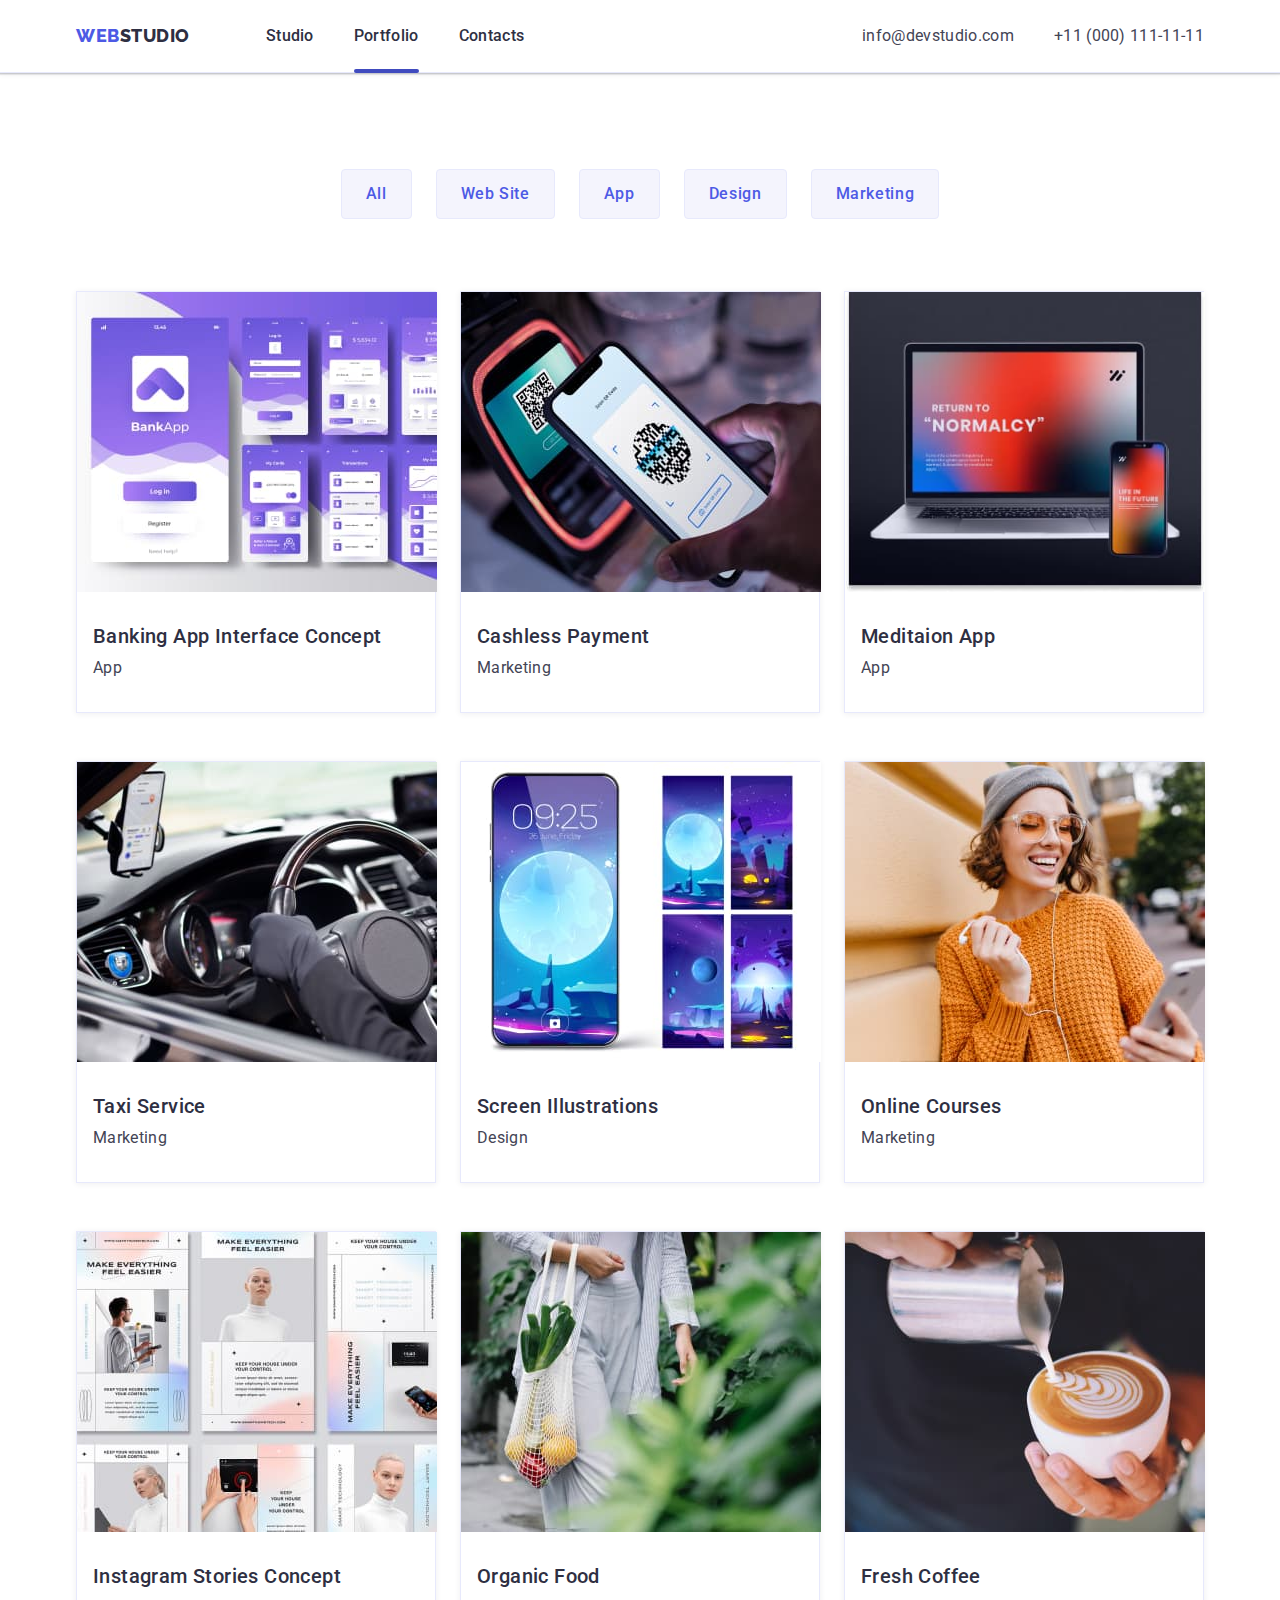
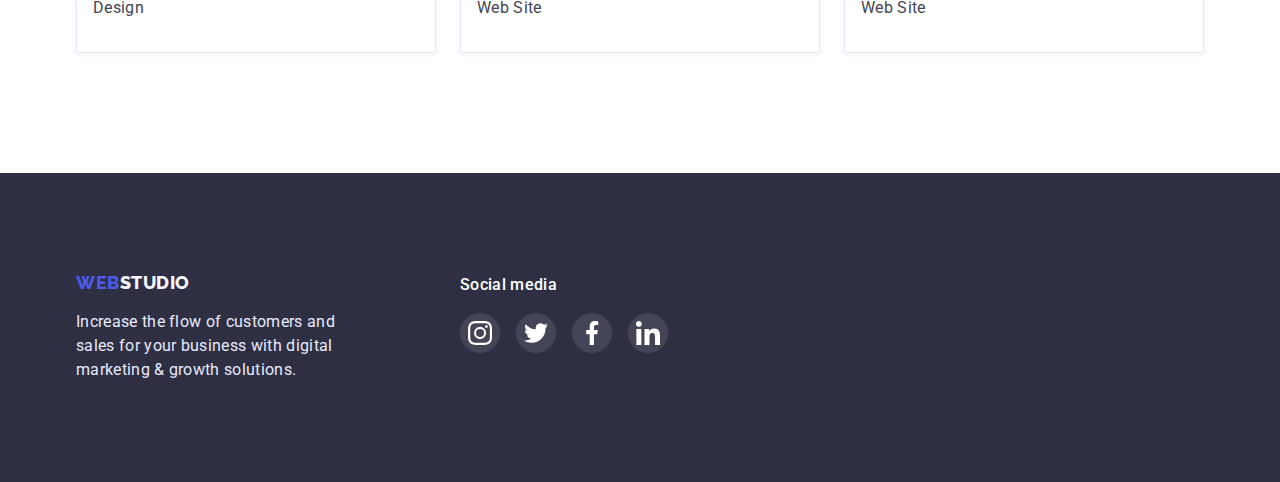
==== portfolio.html @ cbd8a3bc "Додає файли попереднього дз" ====
<!DOCTYPE html>
<html lang="en">
  <head>
    <meta charset="UTF-8" />
    <meta http-equiv="X-UA-Compatible" content="IE=edge" />
    <meta name="viewport" content="width=device-width, initial-scale=1.0" />
    <title>Document</title>
    <link rel="stylesheet" href="./css/modern-normalize.css" />
    <link rel="stylesheet" href="./css/styles.css" />
    <link rel="preconnect" href="https://fonts.googleapis.com" />
    <link rel="preconnect" href="https://fonts.gstatic.com" crossorigin />
    <link
      href="https://fonts.googleapis.com/css2?family=Raleway:wght@800&family=Roboto:wght@400;500;700;900&display=swap"
      rel="stylesheet"
    />
  </head>
  <body>
    <!--Шапка сторінки-->
    <header class="header">
      <div class="container header-container">
        <!--Логотип-->
        <a href="./index.html" class="logo"
          ><span class="web">Web</span>studio</a
        >

        <!--Розділ основної навігації з посиланнями на секції поточної або інших сторінок-->
        <nav class="navigation">
          <ul class="navigation-list">
            <li>
              <a href="./index.html" class="navigation-link">Studio</a>
            </li>

            <li>
              <a href="./portfolio.html" class="navigation-link current"
                >Portfolio</a
              >
            </li>

            <li>
              <a href="" class="navigation-link">Contacts</a>
            </li>
          </ul>
        </nav>

        <!--Електронна пошта-->
        <a href="mailto:info@devstudio.com" class="contacts email"
          >info@devstudio.com</a
        >

        <!--Телефонний номер-->
        <a href="tel:+11(000)111-11-11" class="contacts">+11 (000) 111-11-11</a>
      </div>
    </header>

    <!--Основний унікальний контент сторінки-->
    <main>
      <section class="examples">
        <div class="container">
          <!--Фільтри-->
          <ul class="filters unordered-list">
            <li><button type="button" class="filters-btn">All</button></li>
            <li><button type="button" class="filters-btn">Web Site</button></li>
            <li><button type="button" class="filters-btn">App</button></li>
            <li><button type="button" class="filters-btn">Design</button></li>
            <li>
              <button type="button" class="filters-btn">Marketing</button>
            </li>
          </ul>

          <!--Основний контент-->
          <ul class="content unordered-list">
            <li class="content-item">
              <div class="overlay-wrapper">
                <img src="./images/img5.jpg" alt="Bank app" width="360" />
                <div class="overlay">
                  <p class="overlay-text">
                    14 Stylish and User-Friendly App Design Concepts · Task
                    Manager App · Calorie Tracker App · Exotic Fruit Ecommerce
                    App · Cloud Storage App
                  </p>
                </div>
              </div>
              <div class="card-text">
                <h2 class="headertwo-portfolio">
                  Banking App Interface Concept
                </h2>
                <p class="text-portfolio">App</p>
              </div>
            </li>
            <li class="content-item">
              <div class="overlay-wrapper">
                <img src="./images/img6.jpg" alt="Smartphone" width="360" />
                <div class="overlay">
                  <p class="overlay-text">
                    14 Stylish and User-Friendly App Design Concepts · Task
                    Manager App · Calorie Tracker App · Exotic Fruit Ecommerce
                    App · Cloud Storage App
                  </p>
                </div>
              </div>
              <div class="card-text">
                <h2 class="headertwo-portfolio">Cashless Payment</h2>
                <p class="text-portfolio">Marketing</p>
              </div>
            </li>
            <li class="content-item">
              <div class="overlay-wrapper">
                <img src="./images/img7.jpg" alt="Laptop" width="360" />
                <div class="overlay">
                  <p class="overlay-text">
                    14 Stylish and User-Friendly App Design Concepts · Task
                    Manager App · Calorie Tracker App · Exotic Fruit Ecommerce
                    App · Cloud Storage App
                  </p>
                </div>
              </div>
              <div class="card-text">
                <h2 class="headertwo-portfolio">Meditaion App</h2>
                <p class="text-portfolio">App</p>
              </div>
            </li>
            <li class="content-item">
              <div class="overlay-wrapper">
                <img src="./images/img8.jpg" alt="Steering wheel" width="360" />
                <div class="overlay">
                  <p class="overlay-text">
                    14 Stylish and User-Friendly App Design Concepts · Task
                    Manager App · Calorie Tracker App · Exotic Fruit Ecommerce
                    App · Cloud Storage App
                  </p>
                </div>
              </div>
              <div class="card-text">
                <h2 class="headertwo-portfolio">Taxi Service</h2>
                <p class="text-portfolio">Marketing</p>
              </div>
            </li>
            <li class="content-item">
              <div class="overlay-wrapper">
                <img
                  src="./images/img9.jpg"
                  alt="Locked smartphone screen"
                  width="360"
                />
                <div class="overlay">
                  <p class="overlay-text">
                    14 Stylish and User-Friendly App Design Concepts · Task
                    Manager App · Calorie Tracker App · Exotic Fruit Ecommerce
                    App · Cloud Storage App
                  </p>
                </div>
              </div>
              <div class="card-text">
                <h2 class="headertwo-portfolio">Screen Illustrations</h2>
                <p class="text-portfolio">Design</p>
              </div>
            </li>
            <li class="content-item">
              <div class="overlay-wrapper">
                <img
                  src="./images/img10.jpg"
                  alt="Joyful girl with a smartphone"
                  width="360"
                />
                <div class="overlay">
                  <p class="overlay-text">
                    14 Stylish and User-Friendly App Design Concepts · Task
                    Manager App · Calorie Tracker App · Exotic Fruit Ecommerce
                    App · Cloud Storage App
                  </p>
                </div>
              </div>
              <div class="card-text">
                <h2 class="headertwo-portfolio">Online Courses</h2>
                <p class="text-portfolio">Marketing</p>
              </div>
            </li>
            <li class="content-item">
              <div class="overlay-wrapper">
                <img
                  src="./images/img11.jpg"
                  alt="Templates of Instagram stories"
                  width="360"
                />
                <div class="overlay">
                  <p class="overlay-text">
                    14 Stylish and User-Friendly App Design Concepts · Task
                    Manager App · Calorie Tracker App · Exotic Fruit Ecommerce
                    App · Cloud Storage App
                  </p>
                </div>
              </div>
              <div class="card-text">
                <h2 class="headertwo-portfolio">Instagram Stories Concept</h2>
                <p class="text-portfolio">Design</p>
              </div>
            </li>
            <li class="content-item">
              <div class="overlay-wrapper">
                <img
                  src="./images/img12.jpg"
                  alt="Woman with natural products"
                  width="360"
                />
                <div class="overlay">
                  <p class="overlay-text">
                    14 Stylish and User-Friendly App Design Concepts · Task
                    Manager App · Calorie Tracker App · Exotic Fruit Ecommerce
                    App · Cloud Storage App
                  </p>
                </div>
              </div>
              <div class="card-text">
                <h2 class="headertwo-portfolio">Organic Food</h2>
                <p class="text-portfolio">Web Site</p>
              </div>
            </li>
            <li class="content-item">
              <div class="overlay-wrapper">
                <img src="./images/img13.jpg" alt="A cup of tee" width="360" />
                <div class="overlay">
                  <p class="overlay-text">
                    14 Stylish and User-Friendly App Design Concepts · Task
                    Manager App · Calorie Tracker App · Exotic Fruit Ecommerce
                    App · Cloud Storage App
                  </p>
                </div>
              </div>
              <div class="card-text">
                <h2 class="headertwo-portfolio">Fresh Coffee</h2>
                <p class="text-portfolio">Web Site</p>
              </div>
            </li>
          </ul>
        </div>
      </section>
    </main>

    <!--Підвал сторінки-->
    <footer class="footer">
      <div class="container footer-container">
        <div>
          <a href="./index.html" class="logo-footer"
            ><span class="web-footer">Web</span>studio</a
          >
          <p class="footer-text">
            Increase the flow of customers and sales for your business with
            digital marketing & growth solutions.
          </p>
        </div>
        <div class="soc-media">
          <h4 class="social-media-header">Social media</h4>
          <ul class="unordered-list soc-media-list">
            <li class="soc-media-item">
              <a href="" class="soc-media link">
                <svg width="24px" height="24px" fill="#ffffff">
                  <use href="./images/icons.svg#icon-instagram"></use></svg
              ></a>
            </li>
            <li class="soc-media-item">
              <a href="" class="soc-media link">
                <svg width="24px" height="24px" fill="#ffffff">
                  <use href="./images/icons.svg#icon-twitter"></use></svg
              ></a>
            </li>
            <li class="soc-media-item">
              <a href="" class="soc-media link"
                ><svg width="24px" height="24px" fill="#ffffff">
                  <use href="./images/icons.svg#icon-facebook"></use></svg
              ></a>
            </li>
            <li class="soc-media-item">
              <a href="" class="soc-media link">
                <svg width="24" height="24" fill="#ffffff">
                  <use href="./images/icons.svg#icon-linkedin"></use></svg
              ></a>
            </li>
          </ul>
        </div>
      </div>
    </footer>
  </body>
</html>
---- css/styles.css ----
:root {
  --background-color: #2e2f42;
  --logo-color: #4d5ae5;
  --basic-text-color: #434455;
  --bg-icon: #f4f4fd;
}

p,
h1,
h2,
h3,
h4,
h5,
h6 {
  margin: 0;
}

ul,
ol {
  margin: 0;
  padding: 0;
}

img {
  display: block;
}

body {
  font-family: "Roboto", sans-serif;
  color: var(--basic-text-color);
}

.container {
  width: 1158px;
  margin: 0 auto;
  padding: 0 15px;
}

/*Header*/
.header-container {
  display: flex;
}

.header {
  background-color: #ffffff;
  padding-top: 24px;
  padding-bottom: 24px;
  border-bottom: 1px solid #e7e9fc;
  box-shadow: 0px 2px 1px rgba(46, 47, 66, 0.08),
    0px 1px 1px rgba(46, 47, 66, 0.16), 0px 1px 6px rgba(46, 47, 66, 0.08);
}

.web,
.logo {
  font-family: "Raleway", sans-serif;
  font-weight: 800;
  font-size: 18px;
  line-height: 1.33;
  display: flex;
  align-items: center;
  letter-spacing: 0.03em;
  text-transform: uppercase;
  text-decoration: none;
}

.logo {
  color: var(--background-color);
  margin-right: 76px;
}

.web {
  color: var(--logo-color);
}

.navigation {
  font-weight: 500;
  font-size: 16px;
  line-height: 1.5;
  letter-spacing: 0.02em;
  margin-right: auto;
}

.navigation-list {
  list-style-type: none;
  display: flex;
  gap: 40px;
}

.navigation-link {
  text-decoration: none;
  color: var(--background-color);
  position: relative;
  transition: color 250ms cubic-bezier(0.4, 0, 0.2, 1);
}

.navigation-link:hover,
.navigation-link:focus,
.navigation-link:active {
  color: #404bbf;
}

.navigation-link.current::after {
  display: block;
  position: absolute;
  content: "";
  background-color: #404bbf;
  width: 100%;
  height: 4px;
  margin-top: 21px;
  border-radius: 2px;
}

.contacts {
  font-size: 16px;
  line-height: 1.5;
  letter-spacing: 0.02em;
  text-decoration: none;
  color: inherit;
  transition: color 250ms cubic-bezier(0.4, 0, 0.2, 1);
}

.contacts:hover,
.contacts:focus,
.contacts:active {
  color: #404bbf;
}

.email {
  margin-right: 40px;
}

/*Main*/
.hero {
  background-color: var(--background-color);
  padding: 192px 0px;
  background-image: linear-gradient(
      rgba(46, 47, 66, 0.7),
      rgba(46, 47, 66, 0.7)
    ),
    url(../images/hero-image.jpg);
  background-repeat: no-repeat;
  background-position: center;
  background-size: cover;
}

.hero-container {
  display: flex;
  flex-direction: column;
  align-items: center;
}

.hero-title {
  font-weight: 500;
  font-size: 56px;
  line-height: 1.07;
  text-align: center;
  letter-spacing: 0.02em;
  color: #ffffff;
  margin-bottom: 48px;
}

.hero-btn {
  font-family: "Roboto", sans-serif;
  font-weight: 500;
  font-size: 16px;
  line-height: 1.2;
  letter-spacing: 0.04em;
  display: flex;
  flex-direction: row;
  align-items: flex-start;
  padding: 16px 32px;
  gap: 10px;
  background-color: var(--logo-color);
  color: #ffffff;
  box-shadow: 0px 4px 4px rgba(0, 0, 0, 0.15);
  border-color: var(--logo-color);
  border-radius: 4px;
  cursor: pointer;
}

.hero-btn:hover,
.hero-btn:focus,
.hero-btn:active {
  background-color: var(--logo-color);
  box-shadow: 0px 1px 6px rgba(46, 47, 66, 0.08),
    0px 1px 1px rgba(46, 47, 66, 0.16), 0px 2px 1px rgba(46, 47, 66, 0.08);
}

.hero-btn:active {
  background-color: #404bbf;
  box-shadow: 0px 4px 4px rgba(0, 0, 0, 0.15);
  border-radius: 4px;
}

.backdrop.is-hidden {
  visibility: hidden;
  opacity: 1;
  pointer-events: none;
}

.backdrop {
  position: fixed;
  display: flex;
  justify-content: center;
  align-items: center;
  background-color: rgba(46, 47, 66, 0.4);
  width: 100vw;
  height: 100vh;
  top: 0px;
}

.modal {
  width: 408px;
  min-height: 576px;
  background-color: #fcfcfc;
  box-shadow: 0px 1px 1px rgba(0, 0, 0, 0.14), 0px 1px 3px rgba(0, 0, 0, 0.12),
    0px 2px 1px rgba(0, 0, 0, 0.2);
  border-radius: 4px;
  padding-top: 24px;
  padding-right: 24px;
  padding-left: 360px;
  transform: scale(100%);
  transition: transform 300ms linear;
}

.backdrop.is-hidden .modal {
  visibility: visible;
  transform: scale(0%);
}

.close-modal {
  width: 24px;
  height: 24px;
  border-radius: 50%;
  background-color: #e7e9fc;
  border: 1px solid rgba(0, 0, 0, 0.1);
  display: flex;
  justify-content: center;
  align-items: center;
}
.icon-close {
  width: 8px;
  height: 8px;
}

.what-company-does {
  padding-bottom: 120px;
}

.benefits {
  display: flex;
  list-style-type: none;
  gap: 24px;
}

.characteristics {
  padding: 120px 0px;
}

.characteristics-item {
  max-width: 264px;
}

.icon-wrapper.benefits {
  height: 112px;
  background-color: var(--bg-icon);
  display: flex;
  justify-content: center;
  align-items: center;
  margin-bottom: 8px;
}

.header-three-title {
  font-weight: 500;
  font-size: 20px;
  line-height: 1.2;
  letter-spacing: 0.02em;
  color: var(--background-color);
}

.benefits-header {
  margin-bottom: 8px;
}

.paragraph-text {
  font-size: 16px;
  line-height: 1.5;
  letter-spacing: 0.02em;
}

.headertwo-title {
  font-weight: 700;
  font-size: 36px;
  line-height: 1.1;
  text-align: center;
  letter-spacing: 0.02em;
  text-transform: capitalize;
  color: var(--background-color);
  margin-bottom: 72px;
}

.unordered-list {
  list-style-type: none;
}

.wawd-photos-list {
  display: flex;
  gap: 24px;
}

.wawd-photos {
  background-image: linear-gradient(
    0deg,
    rgba(77, 90, 229, 0.1),
    rgba(77, 90, 229, 0.1)
  );
  background-blend-mode: soft-light, normal;
  border: 1px solid #e7e9fc;
  flex: none;
  order: 0;
  flex-grow: 0;
}
.our-team {
  background-color: var(--bg-icon);
  padding: 120px 0px;
}

.ot-ul {
  display: flex;
  gap: 24px;
}

.our-team-item {
  background-color: #ffffff;
  display: flex;
  flex-direction: column;
  align-items: center;
  padding-bottom: 32px;
  box-shadow: 0px 1px 6px rgba(46, 47, 66, 0.08),
    0px 1px 1px rgba(46, 47, 66, 0.16), 0px 2px 1px rgba(46, 47, 66, 0.08);
  border-radius: 0px 0px 4px 4px;
}

.photocards-header {
  margin-top: 32px;
  margin-bottom: 8px;
}

.soc-list {
  margin-top: 8px;
  display: flex;
  height: 40px;
  gap: 24px;
  justify-content: center;
  align-items: center;
}

.soc-list-item {
  width: 40px;
  height: 100%;
}

.soc-list.link {
  width: 100%;
  height: 100%;
  border-radius: 50%;
  background-color: var(--logo-color);
  margin-top: 0;
  transition: background-color 250ms cubic-bezier(0.4, 0, 0.2, 1);
}
.soc-list.link:hover,
.soc-list.link:focus,
.soc-list.link:active {
  background-color: #404bbf;
}

.soc-icon {
  fill: var(--bg-icon);
}

/* ЧИСТО ПОГРАТИСЯ МОЖНА РОЗКОМЕНТУВАТИ))))
.soc-list.link:hover .soc-icon,
.soc-list.link:focus .soc-icon,
.soc-list.link:active .soc-icon {
  fill: red;
} */

.customers-container {
  padding-top: 130px;
  padding-bottom: 120px;
}

.customers-list {
  display: flex;
  height: 88px;
  gap: 24px;
}

.customers-list-item {
  height: 100%;
  width: 168px;
  border: 1px solid #8e8f99;
  border-radius: 4px;
  transition: border-color 250ms cubic-bezier(0.4, 0, 0.2, 1);
}

.customers-link {
  height: 100%;
  width: 100%;
  display: flex;
  justify-content: center;
  align-items: center;
}

.customers-icon {
  fill: #8e8f99;
  transition: fill 250ms cubic-bezier(0.4, 0, 0.2, 1);
}
.customers-list-item:hover,
.customers-list-item:focus,
.customers-list-item:active {
  border-color: #404bbf;
}
.customers-link:focus .customers-icon,
.customers-link:active .customers-icon,
.customers-link:hover .customers-icon {
  fill: #404bbf;
}

/*Footer*/
.footer {
  background-color: var(--background-color);
  padding: 100px 0px;
}

.footer-container {
  display: flex;
}

.logo-footer {
  font-family: "Raleway", sans-serif;
  font-weight: 800;
  font-size: 18px;
  line-height: 1.16;
  display: flex;
  align-items: center;
  letter-spacing: 0.03em;
  text-transform: uppercase;
  color: var(--bg-icon);
  text-decoration: none;
  margin-bottom: 16px;
}

.web-footer {
  font-family: "Raleway", sans-serif;
  font-weight: 800;
  font-size: 18px;
  line-height: 1.16;
  display: flex;
  align-items: center;
  letter-spacing: 0.03em;
  text-transform: uppercase;
  color: var(--logo-color);
}

.footer-text {
  font-size: 16px;
  line-height: 1.5;
  letter-spacing: 0.02em;
  color: #e7e9fc;
  max-width: 264px;
}

.soc-media {
  margin-left: 120px;
}

.social-media-header {
  font-family: "Roboto", sans-serif;
  font-style: normal;
  font-weight: 500;
  font-size: 16px;
  line-height: 1.5;
  letter-spacing: 0.02em;
  color: #ffffff;
  margin-bottom: 16px;
}

.soc-media-list {
  display: flex;
  gap: 16px;
}
.soc-media-item {
  width: 40px;
  height: 40px;
}
.soc-media.link {
  height: 100%;
  width: 100%;
  margin-left: 0;
  display: flex;
  justify-content: center;
  align-items: center;
  background-color: rgba(255, 255, 255, 0.1);
  border-radius: 50%;
  transition: background-color 250ms cubic-bezier(0.4, 0, 0.2, 1);
}

.soc-media-icon {
  fill: var(--bg-icon);
}

.soc-media.link:hover,
.soc-media.link:focus,
.soc-media.link:active {
  background-color: #31d0aa;
}

/* ЦЕ ТЕЖ ЧИСТО ПО ПРИКОЛУ МОЖНА РОЗКОМЕНТИТИ))) 
.soc-media.link:hover .soc-media-icon,
.soc-media.link:focus .soc-media-icon,
.soc-media.link:active .soc-media-icon {
  fill: red ;
} */

/*Portfolio styles*/
.examples {
  padding-top: 96px;
  padding-bottom: 120px;
}
.filters {
  display: flex;
  gap: 24px;
  justify-content: center;
  margin-bottom: 72px;
}

.filters-btn {
  font-family: "Roboto", sans-serif;
  box-sizing: border-box;
  font-weight: 500;
  font-size: 16px;
  line-height: 1.5;
  display: flex;
  justify-content: center;
  align-items: center;
  text-align: center;
  letter-spacing: 0.04em;
  color: var(--logo-color);
  background-color: var(--bg-icon);
  border: 1px solid #e7e9fc;
  border-radius: 4px;
  cursor: pointer;
  padding: 12px 24px;
  transition: background-color 250ms cubic-bezier(0.4, 0, 0.2, 1),
    color 250ms cubic-bezier(0.4, 0, 0.2, 1),
    box-shadow 250ms cubic-bezier(0.4, 0, 0.2, 1),
    border-radius 250ms cubic-bezier(0.4, 0, 0.2, 1);
}

.filters-btn:hover,
.filters-btn:focus {
  background-color: #404bbf;
  color: #ffffff;
  box-shadow: 0px 3px 1px rgba(0, 0, 0, 0.1), 0px 2px 1px rgba(0, 0, 0, 0.08),
    0px 2px 2px rgba(0, 0, 0, 0.12);
  border-radius: 4px;
}

.content {
  display: flex;
  flex-wrap: wrap;
  column-gap: 24px;
  row-gap: 48px;
}

.content-item {
  background-color: #ffffff;
  display: flex;
  flex-direction: column;
  border: 1px solid #e7e9fc;
  box-shadow: 0px 1px 6px rgba(46, 47, 66, 0.08);
  width: calc((100% - 48px) / 3);
  transition: border 250ms cubic-bezier(0.4, 0, 0.2, 1),
    box-shadow 250ms cubic-bezier(0.4, 0, 0.2, 1);
}

.content-item:hover,
.content-item:focus {
  border: 0.5px solid var(--bg-icon);
  box-shadow: 0px 1px 6px rgba(46, 47, 66, 0.08),
    0px 1px 1px rgba(46, 47, 66, 0.16), 0px 2px 1px rgba(46, 47, 66, 0.08);
}
.overlay-wrapper {
  width: 360px;
  height: 300px;
  position: relative;
  overflow: hidden;
}
.overlay {
  position: absolute;
  top: 0;
  left: 0;
  width: 100%;
  height: 100%;
  background-color: var(--logo-color);
  transform: translateY(100%);
  transition: transform 250ms cubic-bezier(0.4, 0, 0.2, 1);
  padding-top: 40px;
  padding-left: 32px;
  padding-right: 32px;
}

.content-item:hover .overlay,
.content-item:focus .overlay {
  transform: translatex(0%);
}

.overlay > .overlay-text {
  font-size: 16px;
  line-height: 1.5;
  letter-spacing: 0.02em;
  color: var(--bg-icon);
}

.card-text {
  padding: 32px 0px 32px 16px;
}

.headertwo-portfolio {
  font-weight: 500;
  font-size: 20px;
  line-height: 1.2;
  letter-spacing: 0.02em;
  color: var(--background-color);
  margin-bottom: 8px;
}

.text-portfolio {
  font-size: 16px;
  line-height: 1.5;
  letter-spacing: 0.02em;
}
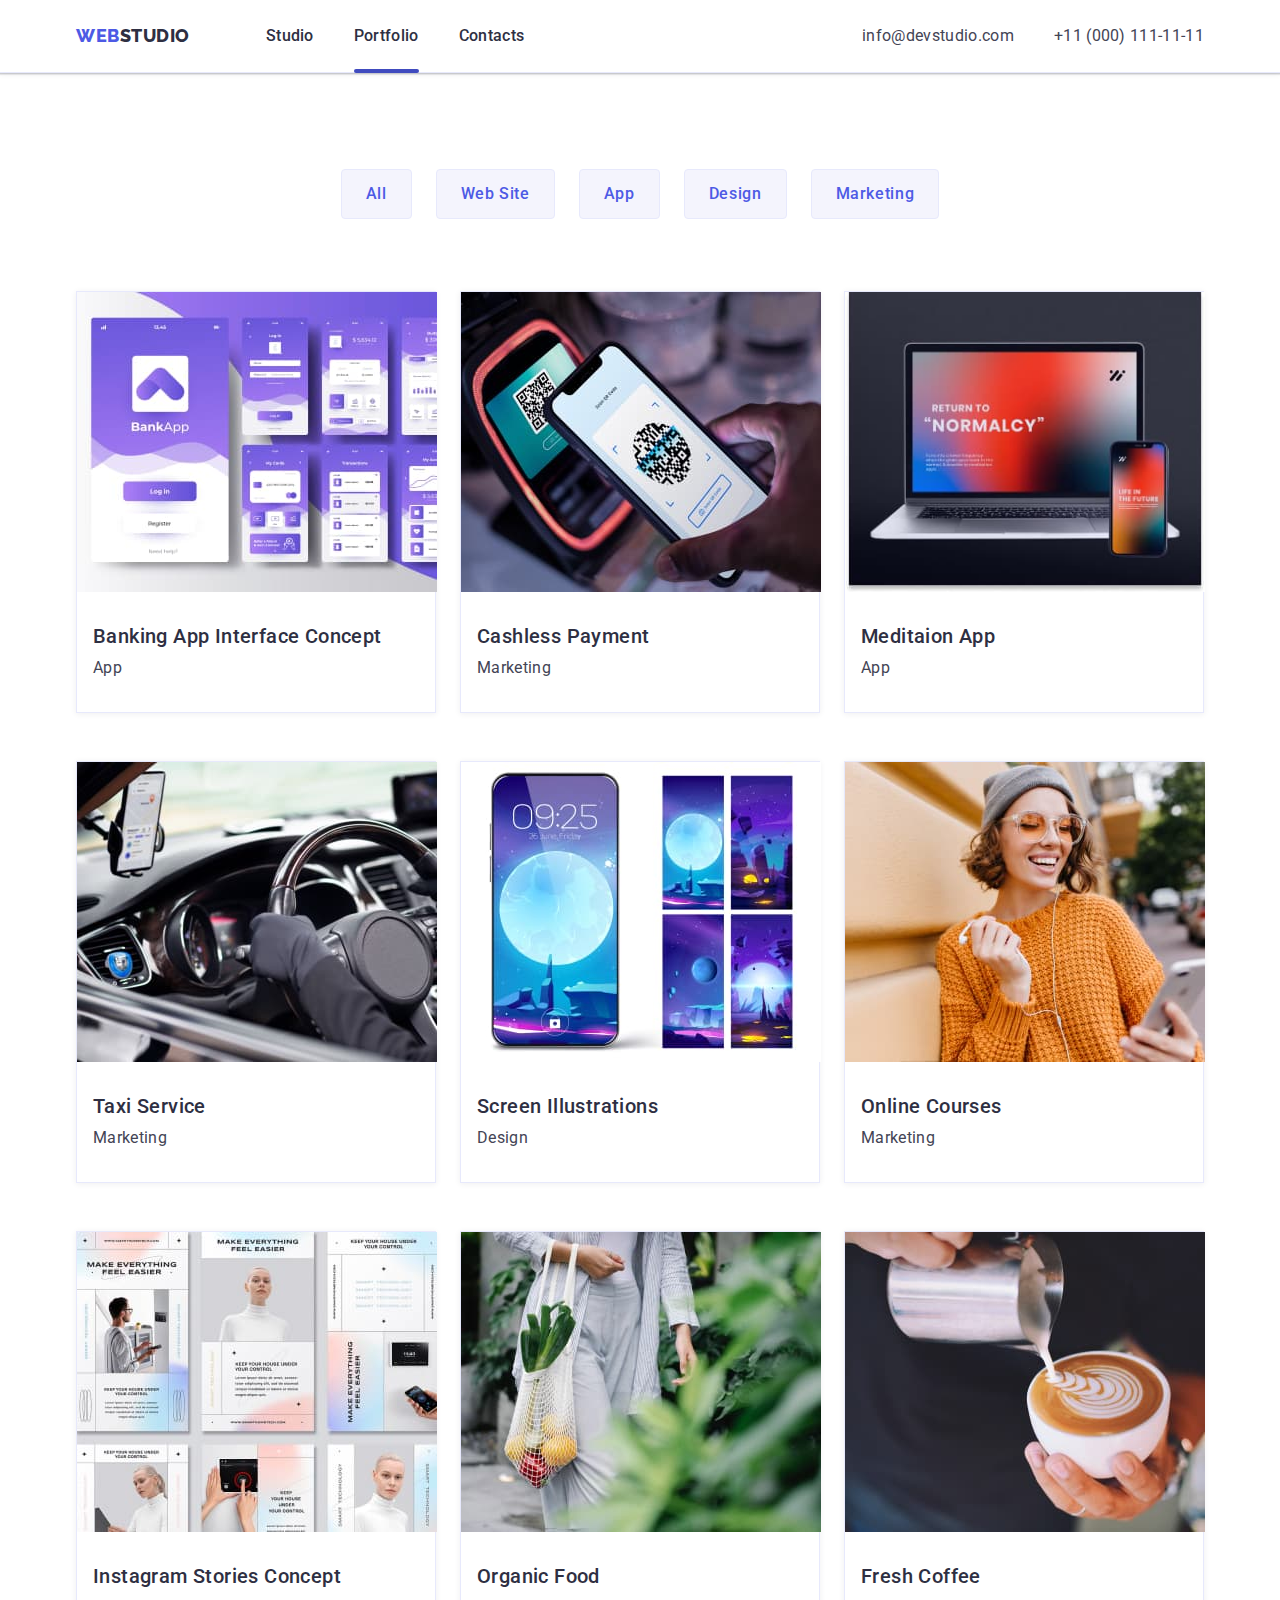
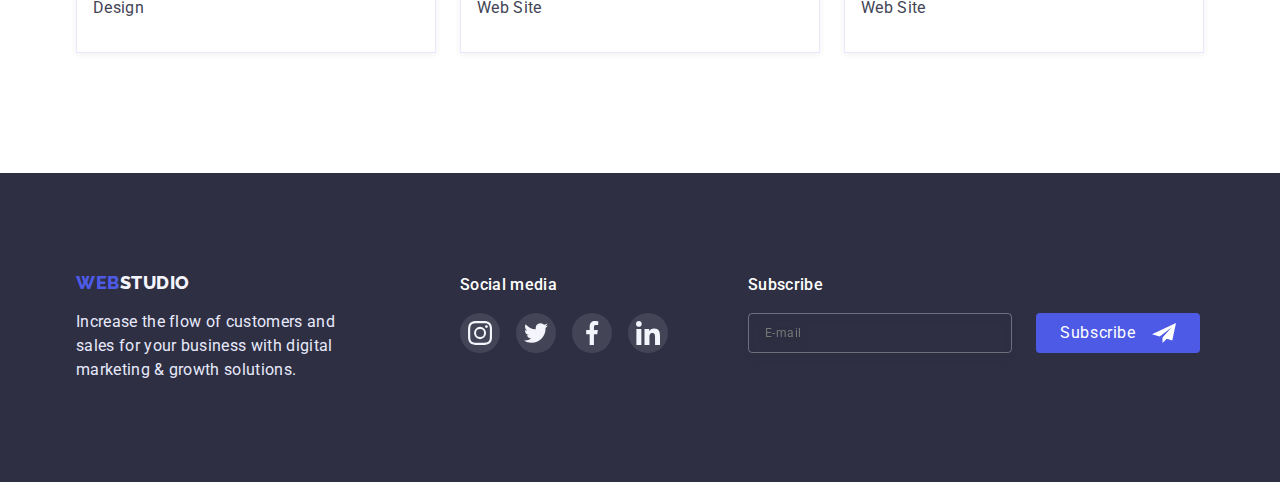
==== commit e719325a: "Додає форми та їх оформлення" ====
--- a/portfolio.html
+++ b/portfolio.html
@@ -253,30 +253,49 @@
           <ul class="unordered-list soc-media-list">
             <li class="soc-media-item">
               <a href="" class="soc-media link">
-                <svg width="24px" height="24px" fill="#ffffff">
+                <svg width="24px" height="24px" class="soc-media-icon">
                   <use href="./images/icons.svg#icon-instagram"></use></svg
               ></a>
             </li>
             <li class="soc-media-item">
               <a href="" class="soc-media link">
-                <svg width="24px" height="24px" fill="#ffffff">
+                <svg width="24px" height="24px" class="soc-media-icon">
                   <use href="./images/icons.svg#icon-twitter"></use></svg
               ></a>
             </li>
             <li class="soc-media-item">
               <a href="" class="soc-media link"
-                ><svg width="24px" height="24px" fill="#ffffff">
+                ><svg width="24px" height="24px" class="soc-media-icon">
                   <use href="./images/icons.svg#icon-facebook"></use></svg
               ></a>
             </li>
             <li class="soc-media-item">
               <a href="" class="soc-media link">
-                <svg width="24" height="24" fill="#ffffff">
+                <svg width="24" height="24" class="soc-media-icon">
                   <use href="./images/icons.svg#icon-linkedin"></use></svg
               ></a>
             </li>
           </ul>
         </div>
+        <form class="footer-form">
+          <label for="email" class="subscribe">Subscribe</label>
+          <div class="input-wrapper">
+            <input
+              id="email"
+              type="email"
+              name="email"
+              class="footer-input"
+              placeholder="E-mail"
+              required
+            />
+            <button type="submit" class="btn-footer">
+              <span class="btn-text">Subscribe</span
+              ><svg class="btn-icon" width="24" height="24">
+                <use href="./images/icons.svg#icon-telegram"></use>
+              </svg>
+            </button>
+          </div>
+        </form>
       </div>
     </footer>
   </body>
--- a/css/styles.css
+++ b/css/styles.css
@@ -173,14 +173,15 @@
   background-color: var(--logo-color);
   color: #ffffff;
   box-shadow: 0px 4px 4px rgba(0, 0, 0, 0.15);
-  border-color: var(--logo-color);
+  border: 0px;
   border-radius: 4px;
   cursor: pointer;
+  transition: background-color 250ms cubic-bezier(0.4, 0, 0.2, 1),
+    box-shadow 250ms cubic-bezier(0.4, 0, 0.2, 1);
 }
 
 .hero-btn:hover,
-.hero-btn:focus,
-.hero-btn:active {
+.hero-btn:focus {
   background-color: var(--logo-color);
   box-shadow: 0px 1px 6px rgba(46, 47, 66, 0.08),
     0px 1px 1px rgba(46, 47, 66, 0.16), 0px 2px 1px rgba(46, 47, 66, 0.08);
@@ -189,58 +190,6 @@
 .hero-btn:active {
   background-color: #404bbf;
   box-shadow: 0px 4px 4px rgba(0, 0, 0, 0.15);
-  border-radius: 4px;
-}
-
-.backdrop.is-hidden {
-  visibility: hidden;
-  opacity: 1;
-  pointer-events: none;
-}
-
-.backdrop {
-  position: fixed;
-  display: flex;
-  justify-content: center;
-  align-items: center;
-  background-color: rgba(46, 47, 66, 0.4);
-  width: 100vw;
-  height: 100vh;
-  top: 0px;
-}
-
-.modal {
-  width: 408px;
-  min-height: 576px;
-  background-color: #fcfcfc;
-  box-shadow: 0px 1px 1px rgba(0, 0, 0, 0.14), 0px 1px 3px rgba(0, 0, 0, 0.12),
-    0px 2px 1px rgba(0, 0, 0, 0.2);
-  border-radius: 4px;
-  padding-top: 24px;
-  padding-right: 24px;
-  padding-left: 360px;
-  transform: scale(100%);
-  transition: transform 300ms linear;
-}
-
-.backdrop.is-hidden .modal {
-  visibility: visible;
-  transform: scale(0%);
-}
-
-.close-modal {
-  width: 24px;
-  height: 24px;
-  border-radius: 50%;
-  background-color: #e7e9fc;
-  border: 1px solid rgba(0, 0, 0, 0.1);
-  display: flex;
-  justify-content: center;
-  align-items: center;
-}
-.icon-close {
-  width: 8px;
-  height: 8px;
 }
 
 .what-company-does {
@@ -473,6 +422,7 @@
 
 .soc-media {
   margin-left: 120px;
+  margin-right: 80px;
 }
 
 .social-media-header {
@@ -641,3 +591,273 @@
   line-height: 1.5;
   letter-spacing: 0.02em;
 }
+
+.subscribe {
+  font-weight: 500;
+  font-size: 16px;
+  line-height: 1.5;
+  letter-spacing: 0.02em;
+  color: #ffffff;
+}
+
+.input-wrapper {
+  display: flex;
+  margin-top: 16px;
+  gap: 24px;
+}
+.footer-input {
+  background-color: rgba(0, 0, 0, 0);
+  width: 264px;
+  height: 40px;
+  border: 1px solid rgba(255, 255, 255, 0.3);
+  filter: drop-shadow(0px 4px 4px rgba(0, 0, 0, 0.15));
+  border-radius: 4px;
+  font-weight: 400;
+  font-size: 12px;
+  line-height: 2;
+  letter-spacing: 0.04em;
+  color: rgba(255, 255, 255, 0.6);
+  padding: 8px 0px 8px 16px;
+  outline: none;
+  transition: border-color 250ms cubic-bezier(0.4, 0, 0.2, 1);
+}
+
+.footer-input:not(placeholder-shown) {
+  color: #ffffff;
+  font-size: 12px;
+  line-height: 1.33;
+  letter-spacing: 0.04em;
+}
+
+.footer-input:focus,
+.footer-input:active {
+  border-color: #ffffff;
+}
+
+.btn-footer {
+  display: flex;
+  flex-direction: row;
+  justify-content: center;
+  align-items: center;
+  padding: 8px 24px;
+  gap: 16px;
+  background-color: var(--logo-color);
+  border: 0px;
+  border-radius: 4px;
+}
+
+.btn-text {
+  font-size: 16px;
+  line-height: 1.5;
+  letter-spacing: 0.04em;
+  color: #ffffff;
+}
+
+/* Початок оформлення модалки */
+
+.backdrop.is-hidden {
+  visibility: hidden;
+  opacity: 1;
+  pointer-events: none;
+}
+
+.backdrop {
+  position: fixed;
+  display: flex;
+  justify-content: center;
+  align-items: center;
+  background-color: rgba(46, 47, 66, 0.4);
+  width: 100vw;
+  height: 100vh;
+  top: 0px;
+}
+
+.modal {
+  width: 408px;
+  min-height: 576px;
+  background-color: #fcfcfc;
+  box-shadow: 0px 1px 1px rgba(0, 0, 0, 0.14), 0px 1px 3px rgba(0, 0, 0, 0.12),
+    0px 2px 1px rgba(0, 0, 0, 0.2);
+  border-radius: 4px;
+  padding: 72px 24px 24px 24px;
+  transform: scale(100%);
+  transition: transform 300ms linear;
+  position: relative;
+}
+
+.backdrop.is-hidden .modal {
+  visibility: visible;
+  transform: scale(0%);
+}
+
+.close-modal {
+  width: 24px;
+  height: 24px;
+  border-radius: 50%;
+  background-color: #e7e9fc;
+  border: 1px solid rgba(0, 0, 0, 0.1);
+  display: flex;
+  justify-content: center;
+  align-items: center;
+  position: absolute;
+  right: 24px;
+  top: 24px;
+  transition: background-color 250ms cubic-bezier(0.4, 0, 0.2, 1);
+}
+
+.close-modal:active,
+.close-modal:focus,
+.close-modal:hover {
+  background-color: #404bbf;
+}
+
+.icon-close {
+  transition: fill 250ms cubic-bezier(0.4, 0, 0.2, 1);
+  width: 8px;
+  height: 8px;
+}
+
+.close-modal:active .icon-close,
+.close-modal:focus .icon-close,
+.close-modal:hover .icon-close {
+  fill: #ffffff;
+}
+
+.modal-header {
+  font-weight: 500;
+  font-size: 16px;
+  line-height: 1.5;
+  text-align: center;
+  letter-spacing: 0.02em;
+  color: var(--background-color);
+  margin-bottom: 16px;
+  outline: none;
+}
+
+.modal-labels {
+  font-size: 12px;
+  line-height: 1.16;
+  letter-spacing: 0.01em;
+  color: #8e8f99;
+}
+
+.modal-labels.first {
+  line-height: 1.33;
+  letter-spacing: 0.04em;
+}
+
+.modal-input-wrapp {
+  position: relative;
+  padding: 4px 0px 8px 0px;
+}
+
+.modal-inputs {
+  padding: 8px 0px 8px 38px;
+  height: 40px;
+  width: 100%;
+  border: 1px solid rgba(33, 33, 33, 0.2);
+  border-radius: 4px;
+  font-size: 12px;
+  line-height: 1.33;
+  letter-spacing: 0.04em;
+  color: var(--basic-text-color);
+  outline: none;
+  transition: border 250ms cubic-bezier(0.4, 0, 0.2, 1);
+}
+
+.modal-inputs:focus,
+.modal-inputs:active,
+.comment-area:focus,
+.comment-area:active {
+  border: 1px solid var(--logo-color);
+}
+
+.modal-inputs:focus + .input-icon,
+.modal-inputs:active + .input-icon {
+  fill: var(--logo-color);
+}
+
+.input-icon {
+  position: absolute;
+  left: 16px;
+  top: 50%;
+  transform: translateY(-50%);
+  transition: fill 250ms cubic-bezier(0.4, 0, 0.2, 1);
+}
+
+.comment-area {
+  display: block;
+  width: 100%;
+  height: 120px;
+  resize: none;
+  margin-top: 4px;
+  padding: 8px 0px 0px 16px;
+  font-size: 12px;
+  line-height: 1.33;
+  letter-spacing: 0.04em;
+  color: rgba(117, 117, 117, 0.5);
+  outline: none;
+  border: 1px solid rgba(33, 33, 33, 0.2);
+  border-radius: 4px;
+  transition: border-color 250ms cubic-bezier(0.4, 0, 0.2, 1);
+}
+
+.comment-area:not(placeholder-shown) {
+  color: var(--basic-text-color);
+}
+
+.checkbox-wrapper {
+  padding-top: 16px;
+}
+
+.custom-checkbox {
+  display: none;
+}
+
+.accepting-label {
+  display: flex;
+  font-size: 12px;
+  line-height: 1.33;
+  letter-spacing: 0.04em;
+  color: #757575;
+}
+
+.accepting-label::before {
+  content: "";
+  width: 16px;
+  height: 16px;
+  margin-right: 8px;
+  background-repeat: no-repeat;
+  background-image: url("data:image/svg+xml;charset=utf8,%3Csvg width='16' height='16' viewBox='0 0 16 16' fill='none' xmlns='http://www.w3.org/2000/svg'%3E%3Crect x='0.625' y='0.625' width='14.75' height='14.75' rx='1.375' stroke='%232E2F42' stroke-width='1.25'/%3E%3C/svg%3E");
+  transition: background-image 250ms cubic-bezier(0.4, 0, 0.2, 1);
+}
+
+.custom-checkbox:checked + .accepting-label::before {
+  background-image: url("data:image/svg+xml;charset=utf8,%3Csvg width='16' height='16' viewBox='0 0 16 16' fill='none' xmlns='http://www.w3.org/2000/svg'%3E%3Crect x='0.625' y='0.625' width='14.75' height='14.75' rx='1.375' fill='%23404BBF'/%3E%3Cpath d='M11.4456 4.25506C11.6184 4.08965 11.8483 3.99821 12.0869 4.00003C12.3255 4.00184 12.5541 4.09677 12.7244 4.26478C12.8947 4.4328 12.9934 4.66075 12.9997 4.90055C13.006 5.14034 12.9194 5.37323 12.7582 5.55005L7.86357 11.7044C7.7794 11.7955 7.67782 11.8686 7.5649 11.9194C7.45198 11.9702 7.33003 11.9975 7.20636 11.9998C7.08268 12.0021 6.95981 11.9793 6.8451 11.9328C6.73038 11.8863 6.62618 11.817 6.53872 11.729L3.29283 8.46564C3.20243 8.38096 3.12993 8.27884 3.07965 8.16537C3.02936 8.05191 3.00232 7.92942 3.00014 7.80522C2.99796 7.68102 3.02069 7.55765 3.06696 7.44248C3.11323 7.3273 3.18211 7.22267 3.26947 7.13483C3.35684 7.047 3.4609 6.97775 3.57547 6.93123C3.69003 6.88471 3.81273 6.86186 3.93627 6.86405C4.0598 6.86624 4.18163 6.89343 4.29449 6.94398C4.40734 6.99454 4.50892 7.06743 4.59315 7.15831L7.16189 9.73967L11.4223 4.28219C11.4299 4.27269 11.4381 4.26364 11.4468 4.25506H11.4456Z' fill='%23F4F4FD'/%3E%3Crect x='0.625' y='0.625' width='14.75' height='14.75' rx='1.375' stroke='%23404BBF' stroke-width='1.25'/%3E%3C/svg%3E");
+}
+.priv-pol-link {
+  color: var(--logo-color);
+}
+.btn-modal-wrapper {
+  display: flex;
+  justify-content: center;
+  padding-top: 24px;
+}
+
+.modal-submit {
+  min-height: 56px;
+  min-width: 169px;
+  display: flex;
+  align-items: center;
+  justify-content: center;
+  background: var(--logo-color);
+  box-shadow: 0px 4px 4px rgba(0, 0, 0, 0.15);
+  border: 0px;
+  border-radius: 4px;
+  font-weight: 500;
+  font-size: 16px;
+  line-height: 1.5;
+  letter-spacing: 0.04em;
+  color: #ffffff;
+}
+/* Кінець формлення форм модалки */
